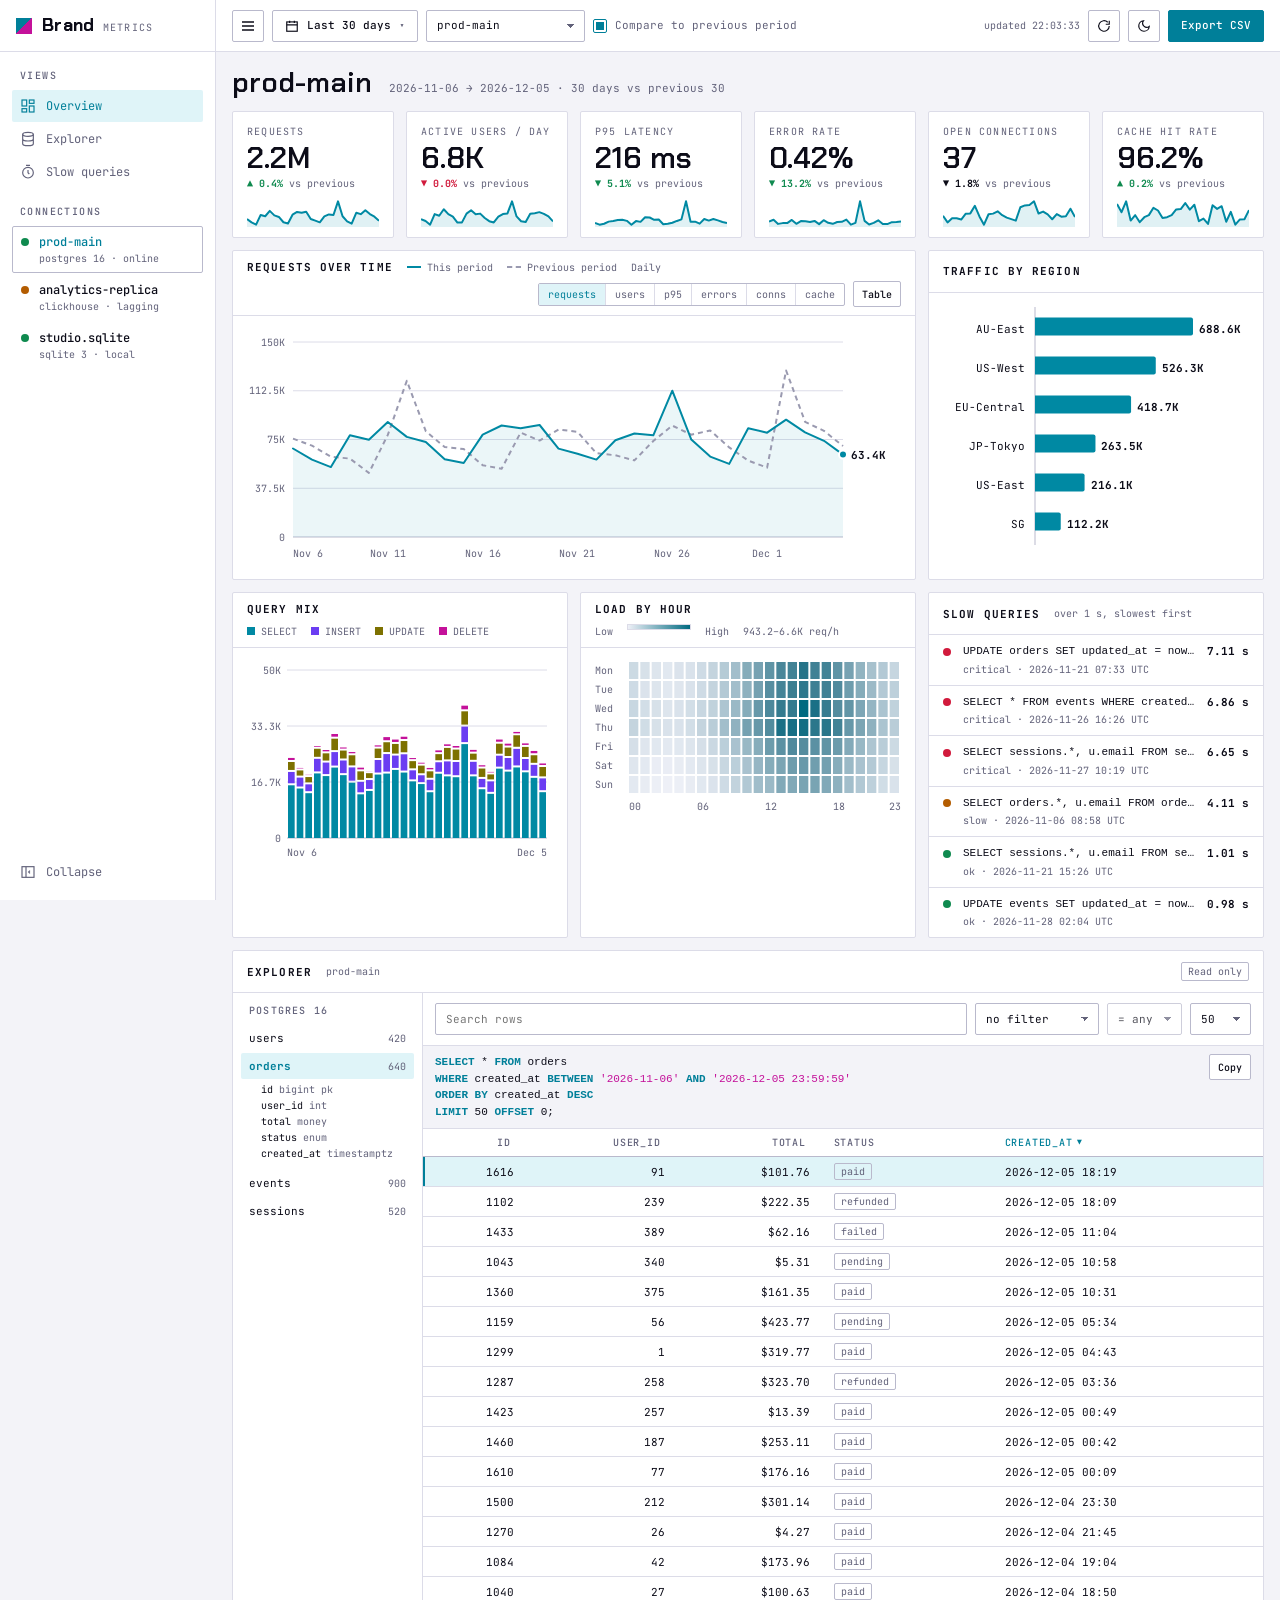
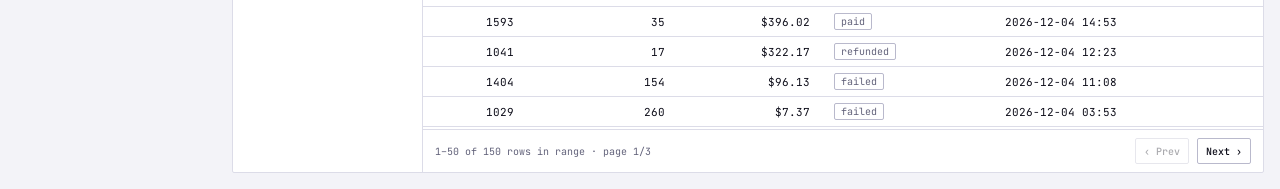
==== pages/metrics-dashboard.html @ 09da4b07 "Rework dashboard: flat full-width layout, neon palette, no album branding Rename the ILMC files to m" ====
<!doctype html>
<html lang="en">
<head>
  <meta charset="utf-8">
  <meta name="viewport" content="width=device-width, initial-scale=1">
  <title>Metrics &middot; Brand</title>
  <meta name="description" content="Full-width metrics dashboard with a date range picker and database explorer.">
  <link rel="preconnect" href="https://fonts.googleapis.com">
  <link rel="preconnect" href="https://fonts.gstatic.com" crossorigin>
  <link rel="stylesheet" href="https://fonts.googleapis.com/css2?family=Chakra+Petch:wght@500;600;700&family=JetBrains+Mono:wght@400;500;700&display=swap">
  <link rel="stylesheet" href="../assets/css/metrics.css">
  <script src="../assets/js/main.js" defer></script>
  <script src="../assets/js/metrics-dashboard.js" defer></script>
</head>
<body>
<a class="skip-link" href="#main">Skip to content</a>

<div class="app" id="app">
<aside class="sidebar" id="sidebar">
  <a class="brand" href="#main"><span class="brand-mark" aria-hidden="true"></span><span class="txt">Brand<small>metrics</small></span></a>

  <nav class="side-group" aria-label="Views">
    <h2 class="txt">Views</h2>
    <a class="side-link" href="#overview" aria-current="page" title="Overview">
      <svg width="16" height="16" viewBox="0 0 24 24" fill="none" stroke="currentColor" stroke-width="1.75" aria-hidden="true"><rect x="3" y="3" width="7" height="9"/><rect x="14" y="3" width="7" height="5"/><rect x="14" y="12" width="7" height="9"/><rect x="3" y="16" width="7" height="5"/></svg><span class="txt">Overview</span></a>
    <a class="side-link" href="#explorer" title="Explorer">
      <svg width="16" height="16" viewBox="0 0 24 24" fill="none" stroke="currentColor" stroke-width="1.75" aria-hidden="true"><ellipse cx="12" cy="5" rx="8" ry="3"/><path d="M4 5v14c0 1.7 3.6 3 8 3s8-1.3 8-3V5M4 12c0 1.7 3.6 3 8 3s8-1.3 8-3"/></svg><span class="txt">Explorer</span></a>
    <a class="side-link" href="#slow" title="Slow queries">
      <svg width="16" height="16" viewBox="0 0 24 24" fill="none" stroke="currentColor" stroke-width="1.75" aria-hidden="true"><circle cx="12" cy="13" r="8"/><path d="M12 9v4l2 2M9 2h6"/></svg><span class="txt">Slow queries</span></a>
  </nav>

  <div class="side-group">
    <h2 class="txt">Connections</h2>
    <div id="connections" class="side-group" role="group" aria-label="Database connection"></div>
  </div>

  <button class="side-collapse" type="button" id="collapse" aria-pressed="false" title="Collapse sidebar">
    <svg width="16" height="16" viewBox="0 0 24 24" fill="none" stroke="currentColor" stroke-width="1.75" aria-hidden="true"><rect x="3" y="4" width="18" height="16"/><path d="M9 4v16M15 10l-2 2 2 2"/></svg><span class="txt">Collapse</span>
  </button>
</aside>

<div class="main">
  <div class="topbar" role="toolbar" aria-label="Filters">
    <button class="btn icon sidebar-toggle" type="button" data-action="toggle-nav" aria-controls="sidebar" aria-expanded="false" aria-label="Open menu">
      <svg width="16" height="16" viewBox="0 0 24 24" fill="none" stroke="currentColor" stroke-width="2" aria-hidden="true"><path d="M3 6h18M3 12h18M3 18h18"/></svg>
    </button>

    <div class="picker" id="picker">
      <button class="btn" type="button" id="picker-btn" aria-haspopup="dialog" aria-expanded="false" aria-controls="picker-pop">
        <svg width="14" height="14" viewBox="0 0 24 24" fill="none" stroke="currentColor" stroke-width="2" aria-hidden="true"><rect x="3" y="5" width="18" height="16"/><path d="M3 10h18M8 3v4M16 3v4"/></svg>
        <span id="picker-label">Last 30 days</span><span class="caret" aria-hidden="true">&#9662;</span>
      </button>
      <div class="picker-pop" id="picker-pop" role="dialog" aria-label="Choose date range" hidden>
        <div class="presets" id="presets" role="radiogroup" aria-label="Presets"></div>
        <div class="cal-wrap">
          <div class="cal-nav">
            <button class="btn sm icon" type="button" id="cal-prev" aria-label="Previous month">&#8249;</button>
            <span>Custom range</span>
            <button class="btn sm icon" type="button" id="cal-next" aria-label="Next month">&#8250;</button>
          </div>
          <div class="cal-months" id="cal-months"></div>
          <div class="cal-foot">
            <span class="sel" id="cal-sel">Pick a start date</span>
            <button class="btn sm" type="button" id="cal-cancel">Cancel</button>
            <button class="btn sm primary" type="button" id="cal-apply" disabled>Apply</button>
          </div>
        </div>
      </div>
    </div>

    <label class="sr-only" for="db-select">Database</label>
    <select class="field" id="db-select"></select>

    <label class="check"><input type="checkbox" id="compare" checked> Compare to previous period</label>

    <span class="spacer"></span>
    <span class="updated" id="updated" aria-live="polite"></span>
    <button class="btn icon" type="button" id="refresh" aria-label="Refresh data">
      <svg width="14" height="14" viewBox="0 0 24 24" fill="none" stroke="currentColor" stroke-width="2" aria-hidden="true"><path d="M21 12a9 9 0 1 1-2.6-6.4M21 3v6h-6"/></svg>
    </button>
    <button class="btn icon theme-toggle" type="button" data-action="toggle-theme" aria-label="Toggle dark mode">
      <svg class="moon" width="14" height="14" viewBox="0 0 24 24" fill="none" stroke="currentColor" stroke-width="2" aria-hidden="true"><path d="M21 12.8A9 9 0 1 1 11.2 3a7 7 0 0 0 9.8 9.8z"/></svg>
      <svg class="sun" width="14" height="14" viewBox="0 0 24 24" fill="none" stroke="currentColor" stroke-width="2" aria-hidden="true"><circle cx="12" cy="12" r="4"/><path d="M12 2v2M12 20v2M4.9 4.9l1.4 1.4M17.7 17.7l1.4 1.4M2 12h2M20 12h2M4.9 19.1l1.4-1.4M17.7 6.3l1.4-1.4"/></svg>
    </button>
    <button class="btn primary" type="button" id="export">Export CSV</button>
  </div>

  <main class="dash" id="main">
    <header class="page-head" id="overview">
      <h1 id="page-title">Overview</h1>
      <p id="page-sub"></p>
    </header>

    <section class="kpis" id="kpis" aria-label="Key metrics"></section>

    <section class="panel p-ts">
      <div class="panel-head">
        <h2 id="ts-title">Requests over time</h2>
        <div class="legend" id="ts-legend"></div>
        <div class="tools">
          <div class="segmented" id="metric-tabs" role="tablist" aria-label="Metric"></div>
          <button class="btn sm" type="button" id="ts-view" aria-pressed="false">Table</button>
        </div>
      </div>
      <div class="panel-body">
        <div class="chart" id="ts-chart"></div>
        <div class="table-wrap" id="ts-table" hidden></div>
      </div>
    </section>

    <section class="panel p-region">
      <div class="panel-head"><h2>Traffic by region</h2></div>
      <div class="panel-body"><div class="chart" id="region-chart"></div></div>
    </section>

    <section class="panel p-mix">
      <div class="panel-head"><h2>Query mix</h2><div class="legend" id="mix-legend"></div></div>
      <div class="panel-body"><div class="chart" id="mix-chart"></div></div>
    </section>

    <section class="panel p-heat">
      <div class="panel-head">
        <h2>Load by hour</h2>
        <div class="legend"><span>Low</span><span class="key-ramp" aria-hidden="true"></span><span>High</span><span id="heat-range"></span></div>
      </div>
      <div class="panel-body"><div class="chart" id="heat-chart"></div></div>
    </section>

    <section class="panel p-slow" id="slow">
      <div class="panel-head"><h2>Slow queries</h2><span class="hint">over 1 s, slowest first</span></div>
      <div class="panel-body flush"><ul class="log" id="slow-log"></ul></div>
    </section>

    <section class="panel p-explorer" id="explorer" aria-labelledby="ex-title">
      <div class="panel-head">
        <h2 id="ex-title">Explorer</h2>
        <span class="hint" id="ex-db"></span>
        <span class="badge">Read only</span>
      </div>
      <div class="explorer">
        <div class="schema" id="schema" role="tablist" aria-label="Tables" aria-orientation="vertical"></div>
        <div class="ex-main">
          <div class="ex-tools">
            <div class="search">
              <label class="sr-only" for="ex-search">Search rows</label>
              <input class="field" type="search" id="ex-search" placeholder="Search rows">
            </div>
            <label class="sr-only" for="ex-filter-col">Filter column</label>
            <select class="field" id="ex-filter-col"></select>
            <label class="sr-only" for="ex-filter-val">Filter value</label>
            <select class="field" id="ex-filter-val"></select>
            <label class="sr-only" for="ex-size">Rows per page</label>
            <select class="field" id="ex-size"><option>25</option><option selected>50</option><option>100</option></select>
          </div>
          <div class="sql"><code id="ex-sql"></code><button class="btn sm" type="button" id="ex-copy">Copy</button></div>
          <div class="table-wrap ex-table"><table class="data" id="ex-table"></table></div>
          <div class="ex-foot">
            <span class="info" id="ex-info"></span>
            <button class="btn sm" type="button" id="ex-prev">&#8249; Prev</button>
            <button class="btn sm" type="button" id="ex-next">Next &#8250;</button>
          </div>
        </div>
        <aside class="ex-detail" id="ex-detail" aria-label="Selected row"></aside>
      </div>
    </section>
  </main>
</div>
</div>

<dialog class="inspector" id="inspector" aria-labelledby="insp-title">
  <div class="panel-head">
    <h2 id="insp-title">Row</h2>
    <div class="tools"><button class="btn sm icon" type="button" id="insp-close" aria-label="Close">&#10005;</button></div>
  </div>
  <div id="insp-body"></div>
</dialog>

<div class="tooltip" id="tooltip" role="status" hidden></div>
</body>
</html>
---- assets/css/metrics.css ----
/* ==========================================================================
   Metrics dashboard theme: flat, full-bleed, neon-on-night palette.
   Self-contained: load this instead of tokens/base/components. Works with
   main.js for the theme and nav toggles.

   Rules of the look:
   - flat: 1px hairlines separate surfaces; no shadows, glows or gradients
   - full width: a 12-column grid spans the whole viewport, charts grow with
     their panels, the explorer docks a row inspector beside the table
   - neon: cyan for interaction, magenta for focus and emphasis; the chart
     series (cyan, violet, yellow, magenta) are validated for colour-vision
     deficiency in both themes
   ========================================================================== */

:root {
  /* Light */
  --bg: #f3f3f8;
  --surface: #ffffff;
  --surface-2: #ececf4;
  --line: #dcdce8;
  --line-strong: #b9b9cc;
  --text: #0c0c18;
  --text-muted: #62627a;

  --accent: #007f99;
  --accent-ink: #ffffff;
  --accent-soft: #dff4f8;
  --pop: #c4119a;

  --s1: #0089a3;
  --s2: #6b3df2;
  --s3: #7d7100;
  --s4: #c4119a;
  --s-prev: #9a9ab0;
  --seq-lo: #eef0f7;
  --seq-hi: #006a80;

  --good: #0f8a4f;
  --warn: #b35c00;
  --bad: #d11a3c;

  --font-ui: "JetBrains Mono", ui-monospace, SFMono-Regular, Menlo, Consolas, monospace;
  --font-display: "Chakra Petch", "JetBrains Mono", ui-monospace, sans-serif;

  --fs-2xs: 0.625rem;
  --fs-xs: 0.6875rem;
  --fs-sm: 0.75rem;
  --fs-base: 0.8125rem;
  --fs-lg: 1.125rem;
  --fs-xl: 1.75rem;

  --gap: 12px;
  --pad: 16px;
  --sidebar-w: 216px;
  --rail-w: 56px;
  --topbar-h: 52px;
  --radius: 2px;
  --dur: 120ms;

  color-scheme: light;
}

@media (prefers-color-scheme: dark) {
  :root:not([data-theme="light"]) {
    --bg: #07070d;
    --surface: #0e0e18;
    --surface-2: #151524;
    --line: #1f1f33;
    --line-strong: #34344f;
    --text: #e8e8f5;
    --text-muted: #7d7d9c;
    --accent: #00e5ff;
    --accent-ink: #03161a;
    --accent-soft: #062a33;
    --pop: #ff2bd6;
    --s1: #00a3bd;
    --s2: #8466ff;
    --s3: #a39500;
    --s4: #e02fc0;
    --s-prev: #4a4a66;
    --seq-lo: #12121f;
    --seq-hi: #00e5ff;
    --good: #2ee88f;
    --warn: #ff9f1a;
    --bad: #ff3b5c;
    color-scheme: dark;
  }
}
:root[data-theme="dark"] {
  --bg: #07070d;
  --surface: #0e0e18;
  --surface-2: #151524;
  --line: #1f1f33;
  --line-strong: #34344f;
  --text: #e8e8f5;
  --text-muted: #7d7d9c;
  --accent: #00e5ff;
  --accent-ink: #03161a;
  --accent-soft: #062a33;
  --pop: #ff2bd6;
  --s1: #00a3bd;
  --s2: #8466ff;
  --s3: #a39500;
  --s4: #e02fc0;
  --s-prev: #4a4a66;
  --seq-lo: #12121f;
  --seq-hi: #00e5ff;
  --good: #2ee88f;
  --warn: #ff9f1a;
  --bad: #ff3b5c;
  color-scheme: dark;
}

/* Base ------------------------------------------------------------------- */

*, *::before, *::after { box-sizing: border-box; }
* { margin: 0; }
html { -webkit-text-size-adjust: 100%; }
body {
  min-height: 100vh;
  font-family: var(--font-ui);
  font-size: var(--fs-base);
  line-height: 1.5;
  color: var(--text);
  background: var(--bg);
  -webkit-font-smoothing: antialiased;
  overflow-x: hidden;
}
button, input, select { font: inherit; color: inherit; }
button { cursor: pointer; }
a { color: inherit; }
svg { display: block; }
:focus-visible { outline: 1px solid var(--pop); outline-offset: 1px; }
.sr-only { position: absolute; width: 1px; height: 1px; padding: 0; margin: -1px; overflow: hidden; clip: rect(0 0 0 0); white-space: nowrap; border: 0; }
.skip-link { position: absolute; left: -999px; top: 8px; z-index: 300; background: var(--accent); color: var(--accent-ink); padding: 4px 8px; }
.skip-link:focus { left: 8px; }

/* Shell ------------------------------------------------------------------ */

.app { display: grid; grid-template-columns: var(--sidebar-w) minmax(0, 1fr); min-height: 100vh; }
.app.rail { grid-template-columns: var(--rail-w) minmax(0, 1fr); }

.sidebar {
  position: sticky; top: 0; height: 100vh; overflow-y: auto; overflow-x: hidden;
  display: flex; flex-direction: column; gap: var(--pad);
  padding: 0 var(--gap) var(--gap);
  background: var(--surface);
  border-right: 1px solid var(--line);
}
.brand { display: flex; align-items: center; gap: 10px; height: var(--topbar-h); flex: none; text-decoration: none; border-bottom: 1px solid var(--line); margin: 0 calc(var(--gap) * -1); padding: 0 var(--pad); }
.brand-mark { width: 16px; height: 16px; flex: none; background: linear-gradient(135deg, var(--accent) 50%, var(--pop) 50%); }
.brand .txt { display: flex; align-items: baseline; gap: 8px; font-family: var(--font-display); font-weight: 700; font-size: var(--fs-lg); letter-spacing: 0.02em; }
.brand small { font-family: var(--font-ui); font-weight: 400; font-size: var(--fs-2xs); color: var(--text-muted); text-transform: uppercase; letter-spacing: 0.12em; }

.side-group { display: grid; gap: 1px; }
.side-group h2 { font-size: var(--fs-2xs); font-weight: 500; letter-spacing: 0.14em; text-transform: uppercase; color: var(--text-muted); padding: 0 8px 6px; }
.side-link, .side-collapse {
  display: flex; align-items: center; gap: 10px; height: 32px;
  padding: 0 8px; border: 0; border-radius: var(--radius); background: none;
  color: var(--text-muted); text-decoration: none; font-size: var(--fs-sm); white-space: nowrap;
}
.side-link svg, .side-collapse svg { flex: none; }
.side-link:hover, .side-collapse:hover { color: var(--text); background: var(--surface-2); }
.side-link[aria-current="page"] { color: var(--accent); background: var(--accent-soft); }
.side-collapse { margin-top: auto; width: 100%; }

.conn {
  display: grid; grid-template-columns: 8px 1fr; align-items: center; gap: 0 10px;
  width: 100%; text-align: left; padding: 6px 8px; min-height: 32px;
  background: none; border: 1px solid transparent; border-radius: var(--radius);
}
.conn:hover { background: var(--surface-2); }
.conn[aria-pressed="true"] { border-color: var(--line-strong); }
.conn .name { font-size: var(--fs-sm); font-weight: 500; white-space: nowrap; overflow: hidden; text-overflow: ellipsis; }
.conn .meta { grid-column: 2; font-size: var(--fs-2xs); color: var(--text-muted); white-space: nowrap; overflow: hidden; text-overflow: ellipsis; }
.conn[aria-pressed="true"] .name { color: var(--accent); }

.led { width: 8px; height: 8px; border-radius: 50%; background: var(--good); flex: none; }
.led.warn { background: var(--warn); }
.led.bad { background: var(--bad); }

/* Collapsed rail: icons and status lights only. */
.app.rail .sidebar { padding-inline: 8px; }
.app.rail .txt, .app.rail .conn .name, .app.rail .conn .meta { display: none; }
.app.rail .brand { justify-content: center; padding: 0; margin: 0 -8px; }
.app.rail .side-link, .app.rail .side-collapse { justify-content: center; padding: 0; }
.app.rail .side-collapse svg { transform: scaleX(-1); }
.app.rail .conn { grid-template-columns: 1fr; justify-items: center; padding: 10px 0; }

.main { min-width: 0; display: flex; flex-direction: column; }

.topbar {
  position: sticky; top: 0; z-index: 30;
  display: flex; flex-wrap: wrap; align-items: center; gap: 8px;
  min-height: var(--topbar-h); padding: 8px var(--pad);
  background: var(--surface);
  border-bottom: 1px solid var(--line);
}
.topbar .spacer { flex: 1; }
.topbar .updated { font-size: var(--fs-2xs); color: var(--text-muted); }
.sidebar-toggle { display: none; }

/* Dashboard grid: 12 columns across the full width. ---------------------- */

.dash {
  display: grid; grid-template-columns: repeat(12, minmax(0, 1fr));
  gap: var(--gap); padding: var(--gap) var(--pad) var(--pad);
  align-content: start;
  transition: opacity 180ms linear;
}
.dash.is-loading { opacity: 0.5; pointer-events: none; }
.dash > * { grid-column: 1 / -1; min-width: 0; }

.page-head { display: flex; flex-wrap: wrap; align-items: baseline; gap: 4px 16px; padding-top: 4px; }
.page-head h1 { font-family: var(--font-display); font-weight: 600; font-size: var(--fs-xl); line-height: 1.1; letter-spacing: 0.01em; }
.page-head p { color: var(--text-muted); font-size: var(--fs-xs); }

@media (min-width: 760px) {
  .p-mix, .p-heat { grid-column: span 6; }
}
@media (min-width: 1180px) {
  .p-ts { grid-column: span 8; }
  .p-region { grid-column: span 4; }
  .p-mix, .p-heat, .p-slow { grid-column: span 4; }
}

/* Controls --------------------------------------------------------------- */

.btn {
  display: inline-flex; align-items: center; gap: 8px;
  height: 32px; padding: 0 12px;
  font-size: var(--fs-xs); font-weight: 500; white-space: nowrap;
  background: var(--surface); color: var(--text);
  border: 1px solid var(--line-strong); border-radius: var(--radius);
  transition: border-color var(--dur), color var(--dur), background var(--dur);
}
.btn:hover { border-color: var(--accent); color: var(--accent); }
.btn.primary { background: var(--accent); color: var(--accent-ink); border-color: var(--accent); }
.btn.primary:hover { background: var(--text); border-color: var(--text); color: var(--bg); }
.btn.icon { width: 32px; padding: 0; justify-content: center; }
.btn.sm { height: 26px; padding: 0 8px; font-size: var(--fs-2xs); }
.btn.sm.icon { width: 26px; }
.btn[disabled] { opacity: 0.35; cursor: not-allowed; border-color: var(--line-strong); color: var(--text); }
.btn .caret { color: var(--text-muted); font-size: 10px; }

.theme-toggle .sun { display: none; }
:root[data-theme="dark"] .theme-toggle .sun { display: block; }
:root[data-theme="dark"] .theme-toggle .moon { display: none; }

.field {
  height: 32px; padding: 0 10px; min-width: 0;
  background: var(--surface); border: 1px solid var(--line-strong); border-radius: var(--radius);
  font-size: var(--fs-xs);
}
.field:hover { border-color: var(--text-muted); }
.field:focus-visible { outline-offset: -1px; border-color: var(--pop); }
select.field { padding-right: 28px; appearance: none; background-image: linear-gradient(45deg, transparent 50%, var(--text-muted) 50%), linear-gradient(135deg, var(--text-muted) 50%, transparent 50%); background-position: right 13px center, right 9px center; background-size: 4px 4px; background-repeat: no-repeat; }
.search { display: flex; flex: 1 1 220px; }
.search .field { width: 100%; }

.check { display: inline-flex; align-items: center; gap: 8px; font-size: var(--fs-xs); color: var(--text-muted); cursor: pointer; user-select: none; }
.check input { appearance: none; width: 14px; height: 14px; margin: 0; border: 1px solid var(--line-strong); border-radius: var(--radius); background: var(--surface); display: grid; place-items: center; }
.check input:checked { border-color: var(--accent); }
.check input:checked::after { content: ""; width: 8px; height: 8px; background: var(--accent); }

.segmented { display: inline-flex; border: 1px solid var(--line-strong); border-radius: var(--radius); overflow: hidden; }
.segmented button { border: 0; background: none; padding: 3px 9px; font-size: var(--fs-2xs); color: var(--text-muted); }
.segmented button + button { border-left: 1px solid var(--line); }
.segmented button:hover { color: var(--text); }
.segmented button[aria-selected="true"], .segmented button[aria-pressed="true"] { background: var(--accent-soft); color: var(--accent); }

.badge { display: inline-block; padding: 1px 6px; border: 1px solid var(--line-strong); border-radius: var(--radius); font-size: var(--fs-2xs); color: var(--text-muted); }
.hint { font-size: var(--fs-2xs); color: var(--text-muted); }

/* Panels ----------------------------------------------------------------- */

.panel { display: flex; flex-direction: column; background: var(--surface); border: 1px solid var(--line); border-radius: var(--radius); }
.panel-head {
  display: flex; flex-wrap: wrap; align-items: center; gap: 6px 14px;
  min-height: 42px; padding: 8px 14px;
  border-bottom: 1px solid var(--line);
}
.panel-head h2 { font-size: var(--fs-xs); font-weight: 700; letter-spacing: 0.1em; text-transform: uppercase; }
.panel-head .tools { margin-left: auto; display: flex; flex-wrap: wrap; align-items: center; gap: 8px; }
.panel-head .badge { margin-left: auto; }
.panel-body { flex: 1; padding: 14px; min-width: 0; display: grid; gap: 12px; align-content: start; }
.panel-body.flush { padding: 0; }

/* KPI tiles -------------------------------------------------------------- */

.kpis { display: grid; grid-template-columns: repeat(3, minmax(0, 1fr)); gap: var(--gap); }
@media (min-width: 1100px) { .kpis { grid-template-columns: repeat(6, minmax(0, 1fr)); } }
.kpi { display: grid; gap: 2px; padding: 12px 14px 10px; background: var(--surface); border: 1px solid var(--line); border-radius: var(--radius); min-width: 0; }
.kpi .label { font-size: var(--fs-2xs); letter-spacing: 0.12em; text-transform: uppercase; color: var(--text-muted); white-space: nowrap; overflow: hidden; text-overflow: ellipsis; }
.kpi .value { font-family: var(--font-display); font-weight: 600; font-size: 1.875rem; line-height: 1.1; font-variant-numeric: tabular-nums; }
.kpi .delta { font-size: var(--fs-2xs); color: var(--text-muted); }
.kpi .delta b { font-weight: 700; }
.kpi .delta .good { color: var(--good); }
.kpi .delta .bad { color: var(--bad); }
.kpi .delta .flat { color: var(--text); }
.kpi .spark { margin-top: 6px; }

/* Charts ----------------------------------------------------------------- */

.chart { position: relative; width: 100%; }
.chart svg { width: 100%; height: auto; overflow: visible; }
.chart .axis text, .chart text.axis { fill: var(--text-muted); font-family: var(--font-ui); font-size: 10px; }
.chart .gridline { stroke: var(--line); stroke-width: 1; }
.chart .baseline { stroke: var(--line-strong); stroke-width: 1; }
.chart .label { fill: var(--text); font-size: 11px; font-family: var(--font-ui); }
.chart .value-label { fill: var(--text); font-size: 11px; font-family: var(--font-ui); font-weight: 700; }
.chart .hit { fill: transparent; cursor: crosshair; }
.chart .hit:focus { outline: none; }
.chart .mark { transition: opacity var(--dur) linear; }
.chart .mark.hover { stroke: var(--text); stroke-width: 1px; }
.chart .dim { opacity: 0.3; }
.chart .crosshair { stroke: var(--text-muted); stroke-width: 1; }
.chart .dot { stroke: var(--surface); stroke-width: 2; }
.chart .cell-empty { fill: none; stroke: var(--line); }

.legend { display: flex; flex-wrap: wrap; gap: 4px 14px; font-size: var(--fs-2xs); color: var(--text-muted); }
.legend span { display: inline-flex; align-items: center; gap: 6px; }
.legend .key-line { width: 14px; height: 0; border-top: 2px solid; }
.legend .key-line.dashed { border-top-style: dashed; }
.legend .key-rect { width: 8px; height: 8px; }
.legend .key-ramp { width: 64px; height: 6px; background: linear-gradient(90deg, var(--seq-lo), var(--seq-hi)); border: 1px solid var(--line); }

.tooltip {
  position: fixed; z-index: 150; pointer-events: none;
  min-width: 160px; max-width: 300px; padding: 8px 10px;
  background: var(--surface); color: var(--text);
  border: 1px solid var(--line-strong); border-radius: var(--radius);
  font-size: var(--fs-xs);
}
.tooltip[hidden] { display: none; }
.tooltip .tt-title { color: var(--text-muted); font-size: var(--fs-2xs); margin-bottom: 4px; }
.tooltip .tt-row { display: grid; grid-template-columns: 14px auto 1fr; align-items: center; gap: 6px; }
.tooltip .tt-row i { width: 12px; border-top: 2px solid; }
.tooltip .tt-row i.dashed { border-top-style: dashed; }
.tooltip .tt-row b { font-weight: 700; font-variant-numeric: tabular-nums; }
.tooltip .tt-row span { color: var(--text-muted); font-size: var(--fs-2xs); }

/* Tables ----------------------------------------------------------------- */

.table-wrap { overflow: auto; max-width: 100%; }
table.data { width: 100%; border-collapse: collapse; font-size: var(--fs-xs); }
table.data th, table.data td { padding: 6px 12px; text-align: left; white-space: nowrap; border-bottom: 1px solid var(--line); }
table.data th {
  position: sticky; top: 0; z-index: 1;
  background: var(--surface); font-size: var(--fs-2xs); font-weight: 500;
  letter-spacing: 0.08em; text-transform: uppercase; color: var(--text-muted);
  border-bottom-color: var(--line-strong);
}
table.data th button { all: unset; cursor: pointer; display: inline-flex; gap: 4px; align-items: center; }
table.data th button:hover { color: var(--text); }
table.data th button:focus-visible { outline: 1px solid var(--pop); }
table.data th[aria-sort] button { color: var(--accent); }
table.data th .arrow { font-size: 8px; }
table.data td.num, table.data th.num { text-align: right; }
table.data td { font-variant-numeric: tabular-nums; }
table.data tbody tr { cursor: pointer; }
table.data tbody tr:hover { background: var(--surface-2); }
table.data tbody tr[aria-selected="true"] { background: var(--accent-soft); }
table.data tbody tr[aria-selected="true"] td:first-child { box-shadow: inset 2px 0 0 var(--accent); }
table.data tbody tr:focus-visible { outline: 1px solid var(--pop); outline-offset: -1px; }
table.data .empty td { text-align: center; color: var(--text-muted); padding: 32px; cursor: default; }
table.data .empty:hover { background: none; }
.p-ts .table-wrap { max-height: 420px; }

.pill { display: inline-block; padding: 0 6px; border: 1px solid var(--line-strong); border-radius: var(--radius); font-size: var(--fs-2xs); color: var(--text-muted); }

/* Date range picker ------------------------------------------------------ */

.picker { position: relative; }
.picker-pop {
  position: absolute; top: calc(100% + 6px); left: 0; z-index: 60;
  display: grid; grid-template-columns: 170px auto;
  width: max-content; max-width: calc(100vw - 32px);
  background: var(--surface); border: 1px solid var(--line-strong); border-radius: var(--radius);
}
.picker-pop[hidden] { display: none; }
.presets { display: grid; align-content: start; padding: 6px; border-right: 1px solid var(--line); }
.presets button { display: flex; align-items: center; gap: 8px; text-align: left; padding: 6px 8px; border: 0; border-radius: var(--radius); background: none; font-size: var(--fs-xs); }
.presets button:hover { background: var(--surface-2); }
.presets button .tick { width: 16px; font-weight: 700; color: var(--accent); }
.presets button[aria-checked="true"] { font-weight: 700; }
.cal-wrap { padding: 12px; display: grid; gap: 12px; }
.cal-nav { display: flex; align-items: center; justify-content: space-between; font-size: var(--fs-2xs); color: var(--text-muted); text-transform: uppercase; letter-spacing: 0.1em; }
.cal-months { display: grid; grid-template-columns: repeat(2, 224px); gap: 16px; }
.cal h4 { font-size: var(--fs-xs); font-weight: 500; text-align: center; margin-bottom: 8px; }
.cal-grid { display: grid; grid-template-columns: repeat(7, 32px); }
.cal-grid .dow { font-size: var(--fs-2xs); color: var(--text-muted); text-align: center; padding-bottom: 4px; }
.cal-grid button { height: 28px; border: 0; background: none; font-size: var(--fs-xs); }
.cal-grid button:hover:not([disabled]) { outline: 1px solid var(--accent); outline-offset: -1px; }
.cal-grid button[disabled] { opacity: 0.25; cursor: not-allowed; }
.cal-grid button.in-range { background: var(--accent-soft); }
.cal-grid button.edge { background: var(--accent); color: var(--accent-ink); font-weight: 700; }
.cal-grid button.today { text-decoration: underline; text-decoration-color: var(--pop); text-decoration-thickness: 2px; text-underline-offset: 3px; }
.cal-foot { display: flex; align-items: center; gap: 8px; padding-top: 12px; border-top: 1px solid var(--line); font-size: var(--fs-2xs); }
.cal-foot .sel { color: var(--text-muted); margin-right: auto; }

/* Explorer: schema | table | docked row inspector ------------------------ */

.explorer { display: grid; grid-template-columns: 190px minmax(0, 1fr); }
.schema { border-right: 1px solid var(--line); padding: 10px 8px; display: grid; align-content: start; gap: 1px; }
.schema h3 { font-size: var(--fs-2xs); font-weight: 500; letter-spacing: 0.12em; text-transform: uppercase; color: var(--text-muted); padding: 0 8px 6px; }
.schema button { display: flex; align-items: center; gap: 8px; width: 100%; padding: 5px 8px; border: 0; border-radius: var(--radius); background: none; text-align: left; font-size: var(--fs-xs); }
.schema button:hover { background: var(--surface-2); }
.schema button[aria-selected="true"] { background: var(--accent-soft); color: var(--accent); font-weight: 700; }
.schema button .count { margin-left: auto; font-size: var(--fs-2xs); color: var(--text-muted); font-weight: 400; }
.schema .cols { padding: 2px 8px 8px 20px; display: grid; gap: 1px; font-size: var(--fs-2xs); color: var(--text-muted); }
.schema .cols b { color: var(--text); font-weight: 400; }

.ex-main { min-width: 0; display: flex; flex-direction: column; }
.ex-tools { display: flex; flex-wrap: wrap; gap: 8px; padding: 10px 12px; border-bottom: 1px solid var(--line); }
.sql { display: flex; align-items: flex-start; gap: 8px; padding: 8px 12px; border-bottom: 1px solid var(--line); font-size: var(--fs-xs); background: var(--bg); }
.sql code { flex: 1; white-space: pre-wrap; word-break: break-word; }
.sql .kw { color: var(--accent); font-weight: 700; }
.sql .str { color: var(--pop); }
.ex-table { flex: none; height: clamp(360px, calc(100vh - 300px), 900px); }
.ex-foot { display: flex; flex-wrap: wrap; align-items: center; gap: 8px; padding: 8px 12px; border-top: 1px solid var(--line); font-size: var(--fs-2xs); }
.ex-foot .info { margin-right: auto; color: var(--text-muted); }

.ex-detail { display: none; border-left: 1px solid var(--line); min-width: 0; overflow: auto; }
.ex-detail h3 { font-size: var(--fs-2xs); font-weight: 500; letter-spacing: 0.12em; text-transform: uppercase; color: var(--text-muted); padding: 12px 14px 0; }
@media (min-width: 1400px) {
  .explorer { grid-template-columns: 200px minmax(0, 1fr) minmax(300px, 22%); }
  .ex-detail { display: block; }
}

.detail dl { display: grid; grid-template-columns: max-content 1fr; gap: 4px 16px; padding: 12px 14px; font-size: var(--fs-xs); }
.detail dt { color: var(--text-muted); }
.detail dd { word-break: break-word; }
.detail .detail-json { display: grid; gap: 6px; padding: 0 14px 14px; }
.detail pre { margin: 0; padding: 10px; background: var(--bg); border: 1px solid var(--line); border-radius: var(--radius); font-family: var(--font-ui); font-size: var(--fs-xs); overflow: auto; }
.detail .btn { justify-self: start; }

dialog.inspector {
  margin: 0 0 0 auto; height: 100vh; max-height: 100vh; width: min(420px, 100vw);
  padding: 0; border: 0; border-left: 1px solid var(--line-strong);
  background: var(--surface); color: var(--text);
}
dialog.inspector::backdrop { background: rgb(0 0 0 / 0.5); }

/* Slow query log --------------------------------------------------------- */

.log { list-style: none; padding: 0; display: grid; }
.log li { display: grid; grid-template-columns: 8px 1fr auto; gap: 2px 12px; align-items: center; padding: 8px 14px; border-bottom: 1px solid var(--line); }
.log li:last-child { border-bottom: 0; }
.log code { font-size: var(--fs-xs); white-space: nowrap; overflow: hidden; text-overflow: ellipsis; min-width: 0; }
.log .dur { font-size: var(--fs-xs); font-weight: 700; font-variant-numeric: tabular-nums; }
.log .when { grid-column: 2 / 4; font-size: var(--fs-2xs); color: var(--text-muted); }

/* Responsive ------------------------------------------------------------- */

@media (max-width: 900px) {
  .app, .app.rail { grid-template-columns: minmax(0, 1fr); }
  .sidebar {
    position: fixed; inset: 0 auto 0 0; z-index: 70; width: min(260px, 85vw);
    transform: translateX(-105%); transition: transform 160ms ease-out;
  }
  .sidebar.open { transform: none; }
  .side-collapse { display: none; }
  .app.rail .txt, .app.rail .conn .name, .app.rail .conn .meta { display: revert; }
  .sidebar-toggle { display: inline-flex; }
  .explorer { grid-template-columns: minmax(0, 1fr); }
  .schema { border-right: 0; border-bottom: 1px solid var(--line); grid-template-columns: repeat(auto-fill, minmax(140px, 1fr)); }
  .schema h3, .schema .cols { grid-column: 1 / -1; }
  .schema .cols { display: none; }
}
@media (max-width: 640px) {
  .topbar .updated { display: none; }
  .topbar .check { order: 5; }
  .picker-pop { position: fixed; left: 16px; right: 16px; top: 60px; grid-template-columns: 1fr; max-height: calc(100vh - 76px); overflow: auto; width: auto; }
  .presets { border-right: 0; border-bottom: 1px solid var(--line); grid-template-columns: 1fr 1fr; }
  .cal-months { grid-template-columns: 224px; justify-content: center; }
  .cal-months .cal + .cal { display: none; }
  .kpis { grid-template-columns: repeat(2, minmax(0, 1fr)); }
  .kpi .value { font-size: 1.5rem; }
  .ex-table { height: auto; max-height: 520px; }
}

@media (prefers-reduced-motion: reduce) {
  *, *::before, *::after { transition: none !important; }
}
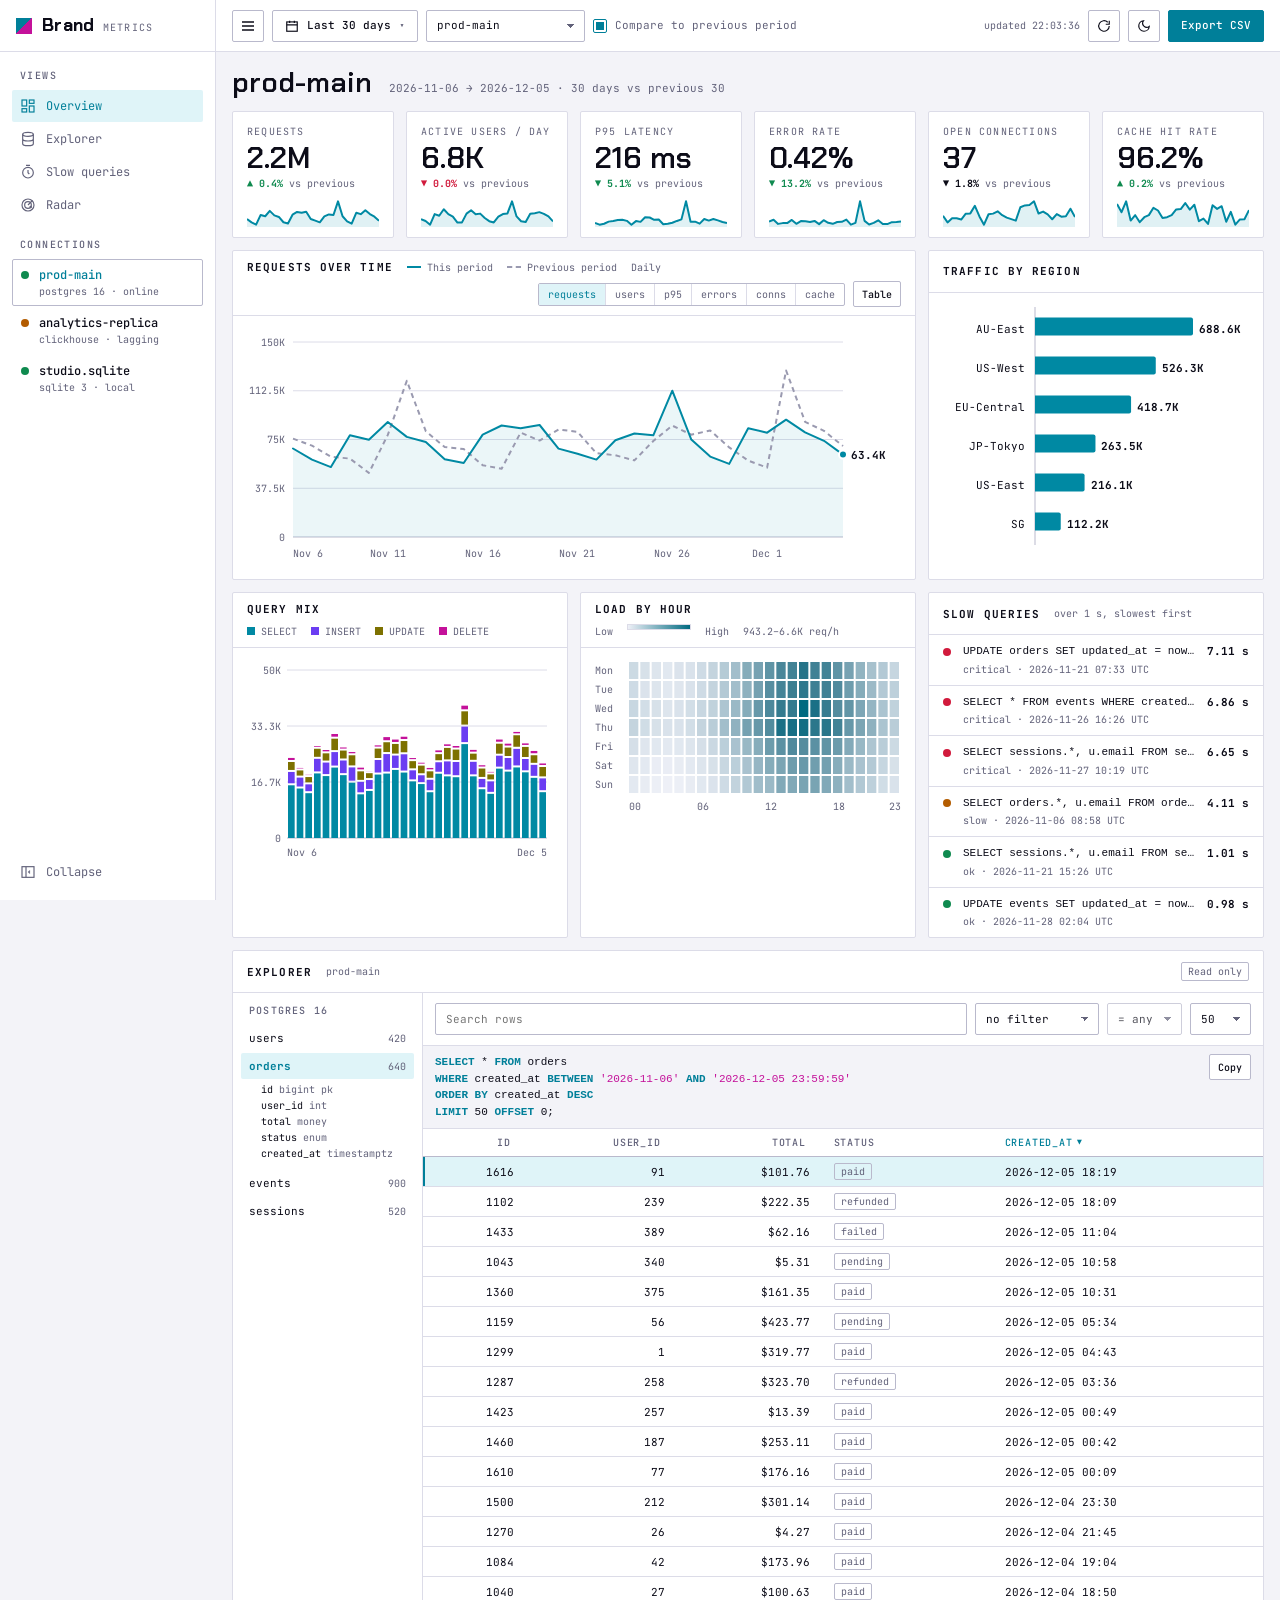
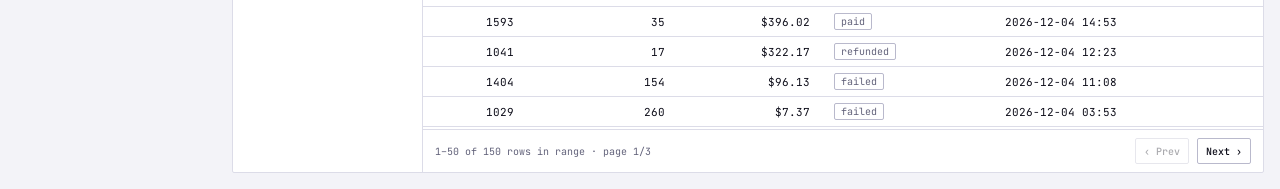
==== commit fc093e51: "Add radar view: services on a latency scope with live contact log New #radar view sharing the date r" ====
--- a/pages/metrics-dashboard.html
+++ b/pages/metrics-dashboard.html
@@ -27,6 +27,8 @@
       <svg width="16" height="16" viewBox="0 0 24 24" fill="none" stroke="currentColor" stroke-width="1.75" aria-hidden="true"><ellipse cx="12" cy="5" rx="8" ry="3"/><path d="M4 5v14c0 1.7 3.6 3 8 3s8-1.3 8-3V5M4 12c0 1.7 3.6 3 8 3s8-1.3 8-3"/></svg><span class="txt">Explorer</span></a>
     <a class="side-link" href="#slow" title="Slow queries">
       <svg width="16" height="16" viewBox="0 0 24 24" fill="none" stroke="currentColor" stroke-width="1.75" aria-hidden="true"><circle cx="12" cy="13" r="8"/><path d="M12 9v4l2 2M9 2h6"/></svg><span class="txt">Slow queries</span></a>
+    <a class="side-link" href="#radar" title="Radar">
+      <svg width="16" height="16" viewBox="0 0 24 24" fill="none" stroke="currentColor" stroke-width="1.75" aria-hidden="true"><circle cx="12" cy="12" r="9"/><circle cx="12" cy="12" r="5"/><path d="M12 12 18.5 5.5"/><circle cx="16" cy="15" r="1" fill="currentColor"/></svg><span class="txt">Radar</span></a>
   </nav>
 
   <div class="side-group">
@@ -85,7 +87,8 @@
     <button class="btn primary" type="button" id="export">Export CSV</button>
   </div>
 
-  <main class="dash" id="main">
+  <main class="views" id="main">
+  <div class="dash" id="overview-view">
     <header class="page-head" id="overview">
       <h1 id="page-title">Overview</h1>
       <p id="page-sub"></p>
@@ -163,6 +166,43 @@
         <aside class="ex-detail" id="ex-detail" aria-label="Selected row"></aside>
       </div>
     </section>
+  </div>
+
+  <div class="dash" id="radar-view" hidden>
+    <header class="page-head">
+      <h1>Radar</h1>
+      <p id="radar-sub"></p>
+      <div class="head-tools">
+        <div class="legend" id="radar-legend"></div>
+        <label class="check"><input type="checkbox" id="live" checked> Live</label>
+      </div>
+    </header>
+
+    <section class="kpis radar-kpis" id="radar-kpis" aria-label="Radar summary"></section>
+
+    <section class="panel p-scope">
+      <div class="panel-head">
+        <h2>Latency scope</h2>
+        <span class="hint">distance = p95 latency (log scale) &middot; bearing = region &middot; size = requests / min</span>
+      </div>
+      <div class="panel-body scope-body"><div class="chart" id="scope"></div></div>
+    </section>
+
+    <section class="panel p-contacts">
+      <div class="panel-head"><h2>Contacts</h2><span class="hint" id="contacts-hint"></span></div>
+      <div class="panel-body flush"><ol class="contacts" id="contacts"></ol></div>
+    </section>
+
+    <section class="panel p-signal">
+      <div class="panel-head"><h2>Signal by region</h2><span class="hint" id="signal-hint"></span></div>
+      <div class="panel-body"><div class="chart" id="signal"></div></div>
+    </section>
+
+    <section class="panel p-events">
+      <div class="panel-head"><h2>Contact log</h2><span class="hint" id="events-hint">live feed, newest first</span></div>
+      <div class="panel-body flush"><ul class="log events" id="events" aria-live="polite"></ul></div>
+    </section>
+  </div>
   </main>
 </div>
 </div>
--- a/assets/css/metrics.css
+++ b/assets/css/metrics.css
@@ -208,7 +208,9 @@
   align-content: start;
   transition: opacity 180ms linear;
 }
-.dash.is-loading { opacity: 0.5; pointer-events: none; }
+.views { min-width: 0; }
+.views.is-loading .dash { opacity: 0.5; pointer-events: none; }
+.dash[hidden] { display: none; }
 .dash > * { grid-column: 1 / -1; min-width: 0; }
 
 .page-head { display: flex; flex-wrap: wrap; align-items: baseline; gap: 4px 16px; padding-top: 4px; }
@@ -451,6 +453,71 @@
 .log .dur { font-size: var(--fs-xs); font-weight: 700; font-variant-numeric: tabular-nums; }
 .log .when { grid-column: 2 / 4; font-size: var(--fs-2xs); color: var(--text-muted); }
 
+/* Radar view ----------------------------------------------------------- */
+
+.page-head .head-tools { margin-left: auto; display: flex; flex-wrap: wrap; align-items: center; gap: 8px 18px; }
+.radar-kpis .kpi { padding-bottom: 12px; }
+.radar-kpis .kpi .value.bad { color: var(--bad); }
+
+@media (min-width: 1180px) {
+  .p-scope { grid-column: span 7; grid-row: span 2; }
+  .p-contacts { grid-column: span 5; }
+  .p-signal { grid-column: span 5; }
+  .p-events { grid-column: span 12; }
+  /* Keep the right column level with the scope: the contact list scrolls. */
+  .p-contacts .panel-body { max-height: max(240px, calc(100vh - 560px)); overflow-y: auto; }
+}
+@media (min-width: 1700px) {
+  .p-scope { grid-column: span 6; }
+  .p-contacts { grid-column: span 6; }
+  .p-signal { grid-column: span 3; }
+  .p-events { grid-column: span 3; grid-row: auto; }
+}
+
+.scope-body { place-items: center; }
+#scope svg { max-width: 100%; }
+.scope-ring { fill: none; stroke: var(--line); }
+.scope-ring.slo { stroke: var(--bad); stroke-dasharray: 4 4; }
+.scope-breach { fill: var(--bad); fill-opacity: 0.06; }
+.scope-spoke { stroke: var(--line); }
+.scope-tick { stroke: var(--line-strong); }
+.scope-sweep { transform-box: view-box; animation: sweep var(--period, 6s) linear infinite; }
+.scope-sweep .edge { stroke: var(--accent); stroke-width: 1.5; }
+.scope-sweep .trail { fill: var(--accent); }
+.blip { transition: transform 900ms ease-in-out; cursor: pointer; }
+.blip .core { stroke: var(--surface); stroke-width: 2; }
+.blip .ping { fill: none; stroke-width: 1.5; opacity: 0; transform-box: fill-box; transform-origin: center; animation: ping var(--period, 6s) linear infinite; }
+.blip:hover .core, .blip:focus .core, .blip.on .core { stroke: var(--text); }
+.blip:focus { outline: none; }
+.blip text { fill: var(--text); font-size: 10px; font-family: var(--font-ui); paint-order: stroke; stroke: var(--surface); stroke-width: 3px; }
+.scope-dim .blip:not(.on) { opacity: 0.3; }
+@keyframes sweep { to { transform: rotate(360deg); } }
+@keyframes ping { 0% { opacity: 0.9; transform: scale(1); } 12% { opacity: 0; transform: scale(3.2); } 100% { opacity: 0; transform: scale(3.2); } }
+
+.contacts { list-style: none; padding: 0; display: grid; }
+.contacts li {
+  display: grid; grid-template-columns: 8px minmax(0, 1fr) auto minmax(90px, 150px); align-items: center; gap: 2px 12px;
+  padding: 7px 14px; border-bottom: 1px solid var(--line); cursor: pointer;
+}
+.contacts li:last-child { border-bottom: 0; }
+.contacts li:hover, .contacts li.on { background: var(--surface-2); }
+.contacts li:focus-visible { outline: 1px solid var(--pop); outline-offset: -1px; }
+.contacts .who { min-width: 0; display: grid; }
+.contacts .who b { font-size: var(--fs-xs); font-weight: 500; white-space: nowrap; overflow: hidden; text-overflow: ellipsis; }
+.contacts .who span { font-size: var(--fs-2xs); color: var(--text-muted); }
+.contacts .kind { display: inline-block; width: 8px; height: 8px; margin-right: 6px; }
+.contacts .lat { display: grid; text-align: right; font-variant-numeric: tabular-nums; }
+.contacts .lat b { font-size: var(--fs-xs); font-weight: 700; }
+.contacts .lat span { font-size: var(--fs-2xs); color: var(--text-muted); white-space: nowrap; }
+.gauge { display: grid; grid-template-columns: repeat(12, 1fr); gap: 2px; height: 10px; }
+.gauge i { background: var(--surface-2); }
+.gauge i.fill { background: var(--accent); }
+.gauge i.over { background: var(--bad); }
+.gauge i:nth-child(10) { box-shadow: inset -1px 0 0 var(--bad); }
+
+.events li { transition: background 600ms; }
+.events li.fresh { background: var(--accent-soft); }
+
 /* Responsive ------------------------------------------------------------- */
 
 @media (max-width: 900px) {
@@ -478,6 +545,8 @@
   .kpis { grid-template-columns: repeat(2, minmax(0, 1fr)); }
   .kpi .value { font-size: 1.5rem; }
   .ex-table { height: auto; max-height: 520px; }
+  .contacts li { grid-template-columns: 8px minmax(0, 1fr) auto; }
+  .contacts .gauge { grid-column: 2 / -1; }
 }
 
 @media (prefers-reduced-motion: reduce) {
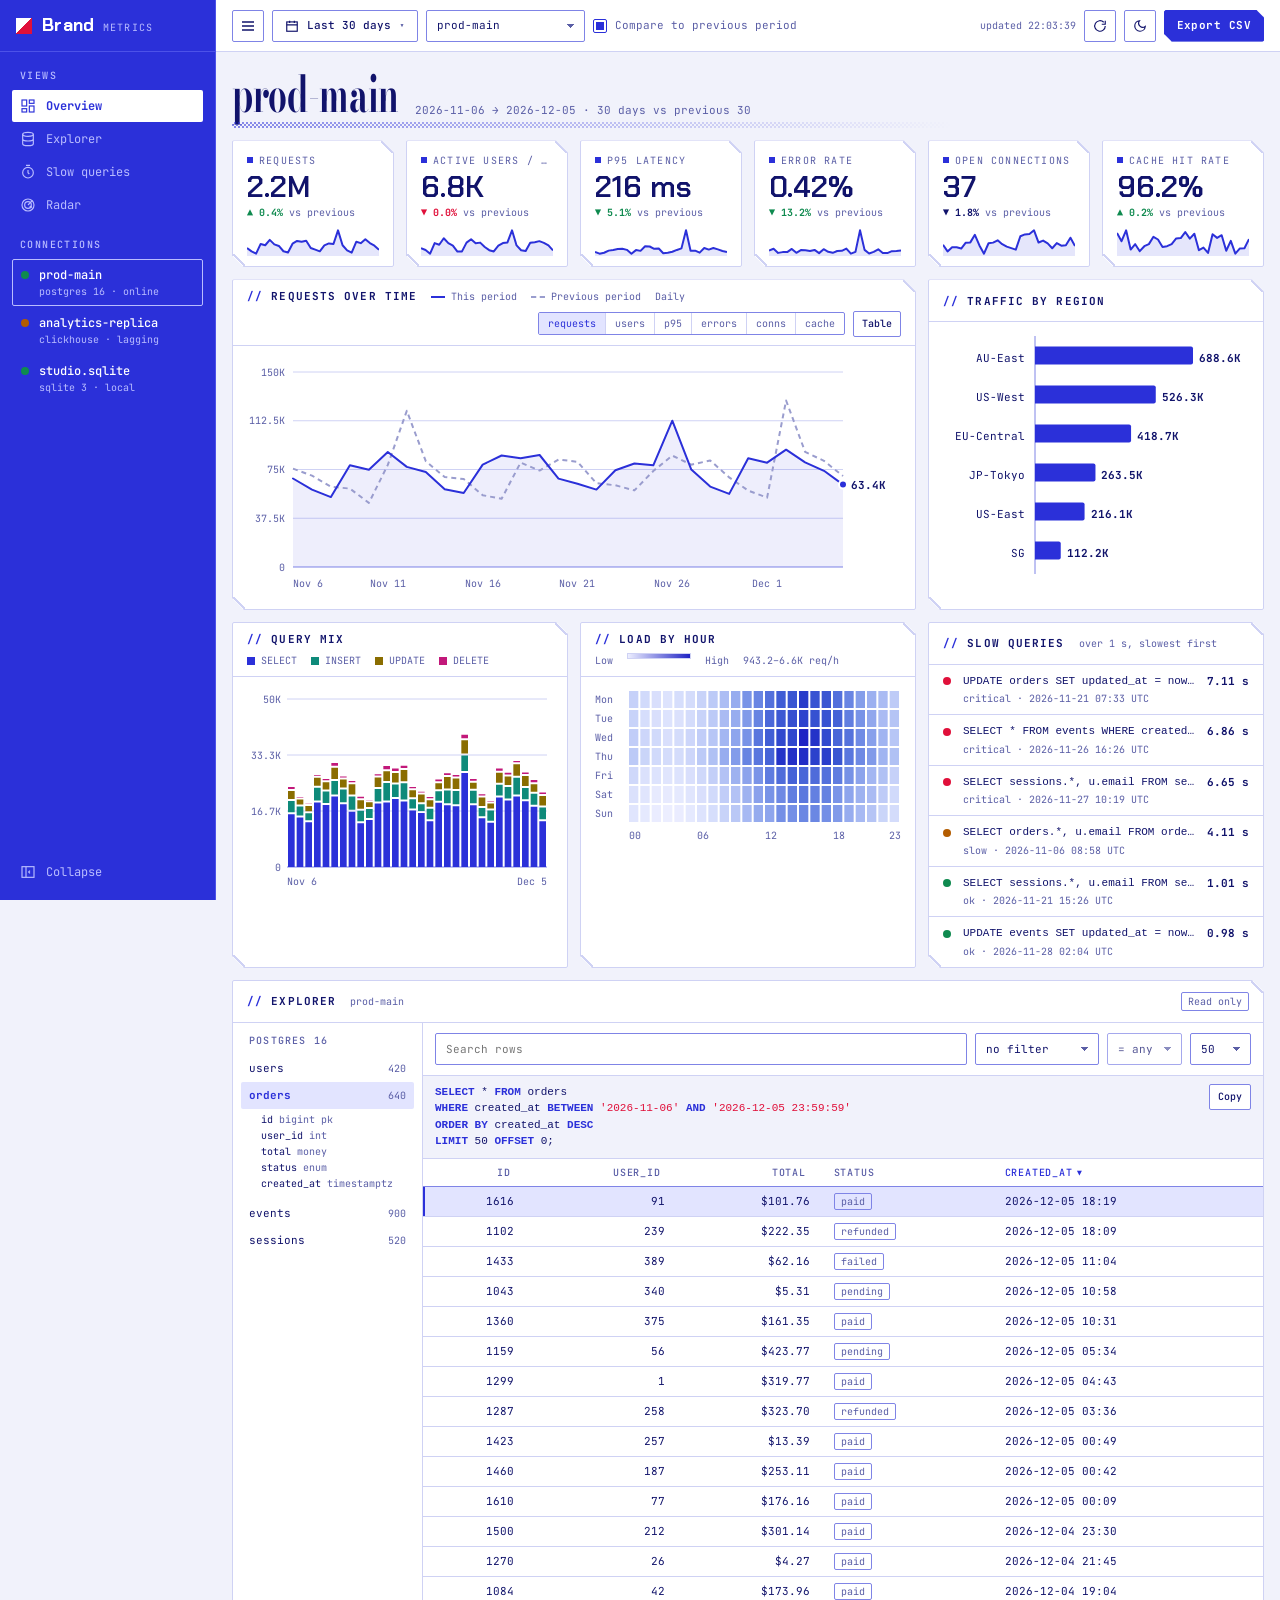
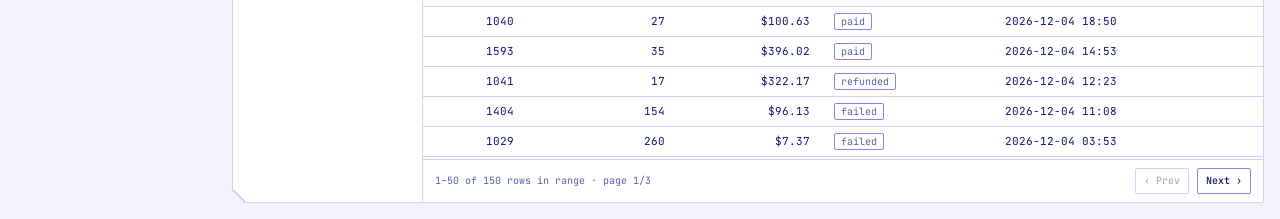
==== commit 73c65fe9: "Restyle dashboard: ink and night-city moods, pop-up alerts Light theme becomes ultramarine ink on pa" ====
--- a/pages/metrics-dashboard.html
+++ b/pages/metrics-dashboard.html
@@ -7,7 +7,7 @@
   <meta name="description" content="Full-width metrics dashboard with a date range picker and database explorer.">
   <link rel="preconnect" href="https://fonts.googleapis.com">
   <link rel="preconnect" href="https://fonts.gstatic.com" crossorigin>
-  <link rel="stylesheet" href="https://fonts.googleapis.com/css2?family=Chakra+Petch:wght@500;600;700&family=JetBrains+Mono:wght@400;500;700&display=swap">
+  <link rel="stylesheet" href="https://fonts.googleapis.com/css2?family=Bodoni+Moda:opsz,wght@6..96,700&family=Chakra+Petch:wght@500;600;700&family=JetBrains+Mono:wght@400;500;700&display=swap">
   <link rel="stylesheet" href="../assets/css/metrics.css">
   <script src="../assets/js/main.js" defer></script>
   <script src="../assets/js/metrics-dashboard.js" defer></script>
@@ -216,5 +216,6 @@
 </dialog>
 
 <div class="tooltip" id="tooltip" role="status" hidden></div>
+<div class="toasts" id="toasts" aria-live="assertive"></div>
 </body>
 </html>
--- a/assets/css/metrics.css
+++ b/assets/css/metrics.css
@@ -1,46 +1,65 @@
 /* ==========================================================================
-   Metrics dashboard theme: flat, full-bleed, neon-on-night palette.
-   Self-contained: load this instead of tokens/base/components. Works with
-   main.js for the theme and nav toggles.
-
-   Rules of the look:
-   - flat: 1px hairlines separate surfaces; no shadows, glows or gradients
-   - full width: a 12-column grid spans the whole viewport, charts grow with
-     their panels, the explorer docks a row inspector beside the table
-   - neon: cyan for interaction, magenta for focus and emphasis; the chart
-     series (cyan, violet, yellow, magenta) are validated for colour-vision
-     deficiency in both themes
+   Metrics dashboard theme. Self-contained: load this instead of
+   tokens/base/components. Works with main.js for the theme and nav toggles.
+
+   Two moods, one system:
+   - light "ink": ultramarine linework on white paper, a solid blue sidebar,
+     tall condensed serif titles, Y2K pop-up windows, dithered textures
+   - dark "night city": near-black with acid yellow for interaction, cyan for
+     focus, hot red for alerts, notched panel corners, RGB-split glitch on titles
+   Layout stays flat and full-bleed: a 12-column grid across the viewport.
+   Chart series are validated for colour-vision deficiency in both themes
+   (light: ultramarine, teal, ochre, magenta; dark: cyan, violet, yellow, magenta).
    ========================================================================== */
 
 :root {
-  /* Light */
-  --bg: #f3f3f8;
+  /* Light: ink on paper */
+  --bg: #f1f2fb;
   --surface: #ffffff;
-  --surface-2: #ececf4;
-  --line: #dcdce8;
-  --line-strong: #b9b9cc;
-  --text: #0c0c18;
-  --text-muted: #62627a;
-
-  --accent: #007f99;
+  --surface-2: #e8eafc;
+  --line: #cfd2f4;
+  --line-strong: #7f84e6;
+  --text: #11136b;
+  --text-muted: #5a5ea6;
+
+  --accent: #2b30d9;
   --accent-ink: #ffffff;
-  --accent-soft: #dff4f8;
-  --pop: #c4119a;
-
-  --s1: #0089a3;
-  --s2: #6b3df2;
-  --s3: #7d7100;
-  --s4: #c4119a;
-  --s-prev: #9a9ab0;
-  --seq-lo: #eef0f7;
-  --seq-hi: #006a80;
+  --accent-soft: #e2e4ff;
+  --pop: #e0103a;
+  --glitch-a: transparent;
+  --glitch-b: transparent;
+
+  --side-bg: #2b30d9;
+  --side-text: #ffffff;
+  --side-muted: #b9bcff;
+  --side-line: #4d52e8;
+  --side-hover: #3a3fe6;
+  --side-active-bg: #ffffff;
+  --side-active-text: #2b30d9;
+
+  /* Y2K pop-up window chrome */
+  --win-title: linear-gradient(180deg, #4f6bff 0%, #2b30d9 55%, #1d22b8 100%);
+  --win-title-text: #ffffff;
+  --win-frame: #2b30d9;
+
+  --s1: #2b30d9;
+  --s2: #0e8a7a;
+  --s3: #8a6d00;
+  --s4: #c2187a;
+  --s-prev: #9a9dce;
+  --seq-lo: #eceeff;
+  --seq-hi: #1f23c4;
+  --dither: #2b30d9;
 
   --good: #0f8a4f;
   --warn: #b35c00;
-  --bad: #d11a3c;
+  --bad: #e0103a;
+
+  --scanline: transparent;
 
   --font-ui: "JetBrains Mono", ui-monospace, SFMono-Regular, Menlo, Consolas, monospace;
   --font-display: "Chakra Petch", "JetBrains Mono", ui-monospace, sans-serif;
+  --font-title: "Bodoni Moda", "Didot", "Bodoni 72", Georgia, serif;
 
   --fs-2xs: 0.625rem;
   --fs-xs: 0.6875rem;
@@ -51,6 +70,7 @@
 
   --gap: 12px;
   --pad: 16px;
+  --notch: 12px;
   --sidebar-w: 216px;
   --rail-w: 56px;
   --topbar-h: 52px;
@@ -62,17 +82,29 @@
 
 @media (prefers-color-scheme: dark) {
   :root:not([data-theme="light"]) {
-    --bg: #07070d;
-    --surface: #0e0e18;
-    --surface-2: #151524;
-    --line: #1f1f33;
-    --line-strong: #34344f;
-    --text: #e8e8f5;
-    --text-muted: #7d7d9c;
-    --accent: #00e5ff;
-    --accent-ink: #03161a;
-    --accent-soft: #062a33;
-    --pop: #ff2bd6;
+    --bg: #07070b;
+    --surface: #0d0d14;
+    --surface-2: #16161f;
+    --line: #26263a;
+    --line-strong: #45455f;
+    --text: #ecebf2;
+    --text-muted: #8a89a3;
+    --accent: #fcee0a;
+    --accent-ink: #0a0a0a;
+    --accent-soft: #2a2706;
+    --pop: #00f0ff;
+    --glitch-a: rgb(0 240 255 / 0.55);
+    --glitch-b: rgb(255 0 60 / 0.55);
+    --side-bg: #0d0d14;
+    --side-text: #ecebf2;
+    --side-muted: #8a89a3;
+    --side-line: #26263a;
+    --side-hover: #16161f;
+    --side-active-bg: #fcee0a;
+    --side-active-text: #0a0a0a;
+    --win-title: linear-gradient(180deg, #3d52ff 0%, #2327c9 60%, #171a96 100%);
+    --win-title-text: #ffffff;
+    --win-frame: #3d52ff;
     --s1: #00a3bd;
     --s2: #8466ff;
     --s3: #a39500;
@@ -80,24 +112,38 @@
     --s-prev: #4a4a66;
     --seq-lo: #12121f;
     --seq-hi: #00e5ff;
+    --dither: #fcee0a;
     --good: #2ee88f;
     --warn: #ff9f1a;
-    --bad: #ff3b5c;
+    --bad: #ff003c;
+    --scanline: rgb(255 255 255 / 0.018);
     color-scheme: dark;
   }
 }
 :root[data-theme="dark"] {
-  --bg: #07070d;
-  --surface: #0e0e18;
-  --surface-2: #151524;
-  --line: #1f1f33;
-  --line-strong: #34344f;
-  --text: #e8e8f5;
-  --text-muted: #7d7d9c;
-  --accent: #00e5ff;
-  --accent-ink: #03161a;
-  --accent-soft: #062a33;
-  --pop: #ff2bd6;
+  --bg: #07070b;
+  --surface: #0d0d14;
+  --surface-2: #16161f;
+  --line: #26263a;
+  --line-strong: #45455f;
+  --text: #ecebf2;
+  --text-muted: #8a89a3;
+  --accent: #fcee0a;
+  --accent-ink: #0a0a0a;
+  --accent-soft: #2a2706;
+  --pop: #00f0ff;
+  --glitch-a: rgb(0 240 255 / 0.55);
+  --glitch-b: rgb(255 0 60 / 0.55);
+  --side-bg: #0d0d14;
+  --side-text: #ecebf2;
+  --side-muted: #8a89a3;
+  --side-line: #26263a;
+  --side-hover: #16161f;
+  --side-active-bg: #fcee0a;
+  --side-active-text: #0a0a0a;
+  --win-title: linear-gradient(180deg, #3d52ff 0%, #2327c9 60%, #171a96 100%);
+  --win-title-text: #ffffff;
+  --win-frame: #3d52ff;
   --s1: #00a3bd;
   --s2: #8466ff;
   --s3: #a39500;
@@ -105,9 +151,11 @@
   --s-prev: #4a4a66;
   --seq-lo: #12121f;
   --seq-hi: #00e5ff;
+  --dither: #fcee0a;
   --good: #2ee88f;
   --warn: #ff9f1a;
-  --bad: #ff3b5c;
+  --bad: #ff003c;
+  --scanline: rgb(255 255 255 / 0.018);
   color-scheme: dark;
 }
 
@@ -478,7 +526,8 @@
 #scope svg { max-width: 100%; }
 .scope-ring { fill: none; stroke: var(--line); }
 .scope-ring.slo { stroke: var(--bad); stroke-dasharray: 4 4; }
-.scope-breach { fill: var(--bad); fill-opacity: 0.06; }
+.scope-breach { fill: url(#dither); }
+.dither-dot { fill: var(--bad); fill-opacity: 0.55; }
 .scope-spoke { stroke: var(--line); }
 .scope-tick { stroke: var(--line-strong); }
 .scope-sweep { transform-box: view-box; animation: sweep var(--period, 6s) linear infinite; }
@@ -518,6 +567,86 @@
 .events li { transition: background 600ms; }
 .events li.fresh { background: var(--accent-soft); }
 
+/* Mood layer: ink / night-city treatments on top of the flat base -------- */
+
+body::after {
+  content: ""; position: fixed; inset: 0; z-index: 400; pointer-events: none;
+  background: repeating-linear-gradient(0deg, var(--scanline) 0 1px, transparent 1px 3px);
+}
+
+/* Sidebar: a solid ultramarine slab in ink, black with yellow in night city. */
+.sidebar { background: var(--side-bg); color: var(--side-text); border-right-color: var(--side-line); }
+.brand { border-bottom-color: var(--side-line); }
+.brand-mark { background: linear-gradient(135deg, var(--side-active-bg) 50%, var(--pop) 50%); }
+.brand small, .side-group h2, .conn .meta { color: var(--side-muted); }
+.side-link, .side-collapse { color: var(--side-muted); }
+.side-link:hover, .side-collapse:hover, .conn:hover { color: var(--side-text); background: var(--side-hover); }
+.side-link[aria-current="page"] { color: var(--side-active-text); background: var(--side-active-bg); font-weight: 700; }
+.conn[aria-pressed="true"] { border-color: var(--side-muted); }
+.conn[aria-pressed="true"] .name { color: var(--side-text); }
+
+/* Titles: tall condensed serif, with an RGB split in night city. */
+.page-head h1 {
+  font-family: var(--font-title); font-weight: 700; font-size: 2.1rem; line-height: 1;
+  display: inline-block; transform: scaleY(1.5); transform-origin: left bottom;
+  padding-top: 0.5em; letter-spacing: -0.01em;
+  text-shadow: 2px 0 var(--glitch-a), -2px 0 var(--glitch-b);
+}
+/* Dithered band under the title, fading out to the right. */
+.page-head::after {
+  content: ""; flex-basis: 100%; height: 6px; opacity: 0.55;
+  background: repeating-conic-gradient(var(--dither) 0 25%, transparent 0 50%) 0 0 / 4px 4px;
+  -webkit-mask-image: linear-gradient(90deg, #000 0%, transparent 70%); mask-image: linear-gradient(90deg, #000 0%, transparent 70%);
+}
+
+/* Notched corners on panels and tiles, with the cut edge drawn in. */
+.panel, .kpi {
+  position: relative;
+  clip-path: polygon(0 0, calc(100% - var(--notch)) 0, 100% var(--notch), 100% 100%, var(--notch) 100%, 0 calc(100% - var(--notch)));
+}
+.panel::after, .kpi::after {
+  content: ""; position: absolute; inset: 0; pointer-events: none;
+  background:
+    linear-gradient(to bottom left, transparent calc(50% - 0.75px), var(--line) calc(50% - 0.75px), var(--line) calc(50% + 0.75px), transparent calc(50% + 0.75px)) top right / var(--notch) var(--notch) no-repeat,
+    linear-gradient(to bottom left, transparent calc(50% - 0.75px), var(--line) calc(50% - 0.75px), var(--line) calc(50% + 0.75px), transparent calc(50% + 0.75px)) bottom left / var(--notch) var(--notch) no-repeat;
+}
+.panel-head h2::before { content: "// "; color: var(--accent); }
+.kpi .label::before { content: ""; display: inline-block; width: 6px; height: 6px; margin-right: 6px; background: var(--accent); vertical-align: 1px; }
+
+.btn.primary { clip-path: polygon(0 0, calc(100% - 8px) 0, 100% 8px, 100% 100%, 8px 100%, 0 calc(100% - 8px)); font-weight: 700; letter-spacing: 0.04em; }
+.btn.primary:hover { text-shadow: 1px 0 var(--pop), -1px 0 var(--bad); }
+
+/* Y2K pop-up window chrome: tooltips, the row inspector and alert toasts. */
+.tooltip { border: 1px solid var(--win-frame); border-radius: 5px 5px 2px 2px; box-shadow: 3px 3px 0 rgb(0 0 0 / 0.22); padding: 0 10px 8px; overflow: hidden; }
+.tooltip .tt-title {
+  margin: 0 -10px 6px; padding: 3px 10px;
+  background: var(--win-title); color: var(--win-title-text); font-weight: 700;
+}
+dialog.inspector .panel-head { background: var(--win-title); color: var(--win-title-text); border-bottom-color: var(--win-frame); }
+dialog.inspector .panel-head h2::before { content: none; }
+dialog.inspector .btn { background: transparent; color: var(--win-title-text); border-color: rgb(255 255 255 / 0.6); }
+
+.toasts { position: fixed; right: 16px; bottom: 16px; z-index: 160; display: grid; gap: 10px; width: min(300px, calc(100vw - 32px)); }
+.popup {
+  background: var(--surface); color: var(--text);
+  border: 1px solid var(--win-frame); border-radius: 7px 7px 3px 3px; overflow: hidden;
+  box-shadow: 4px 4px 0 rgb(0 0 0 / 0.25);
+  animation: pop-in 180ms ease-out;
+}
+.popup-bar {
+  display: flex; align-items: center; gap: 8px; padding: 4px 6px 4px 10px;
+  background: var(--win-title); color: var(--win-title-text);
+  font-size: var(--fs-xs); font-weight: 700; letter-spacing: 0.02em;
+}
+.popup-bar .x { margin-left: auto; width: 20px; height: 18px; display: grid; place-items: center; border: 1px solid rgb(255 255 255 / 0.7); border-radius: 3px; background: rgb(255 255 255 / 0.12); color: inherit; font-size: 10px; line-height: 1; }
+.popup-bar .x:hover { background: var(--bad); }
+.popup-body { display: grid; grid-template-columns: 22px 1fr; gap: 4px 10px; padding: 10px 12px 12px; font-size: var(--fs-xs); }
+.popup-body .ico { width: 22px; height: 22px; display: grid; place-items: center; background: var(--bad); color: #fff; font-weight: 800; clip-path: polygon(50% 0, 100% 100%, 0 100%); padding-top: 6px; font-size: 11px; }
+.popup-body p { margin: 0; }
+.popup-body .sub { grid-column: 2; color: var(--text-muted); font-size: var(--fs-2xs); }
+.popup-actions { grid-column: 2; display: flex; gap: 6px; margin-top: 6px; }
+@keyframes pop-in { from { transform: translateY(12px); opacity: 0; } }
+
 /* Responsive ------------------------------------------------------------- */
 
 @media (max-width: 900px) {
